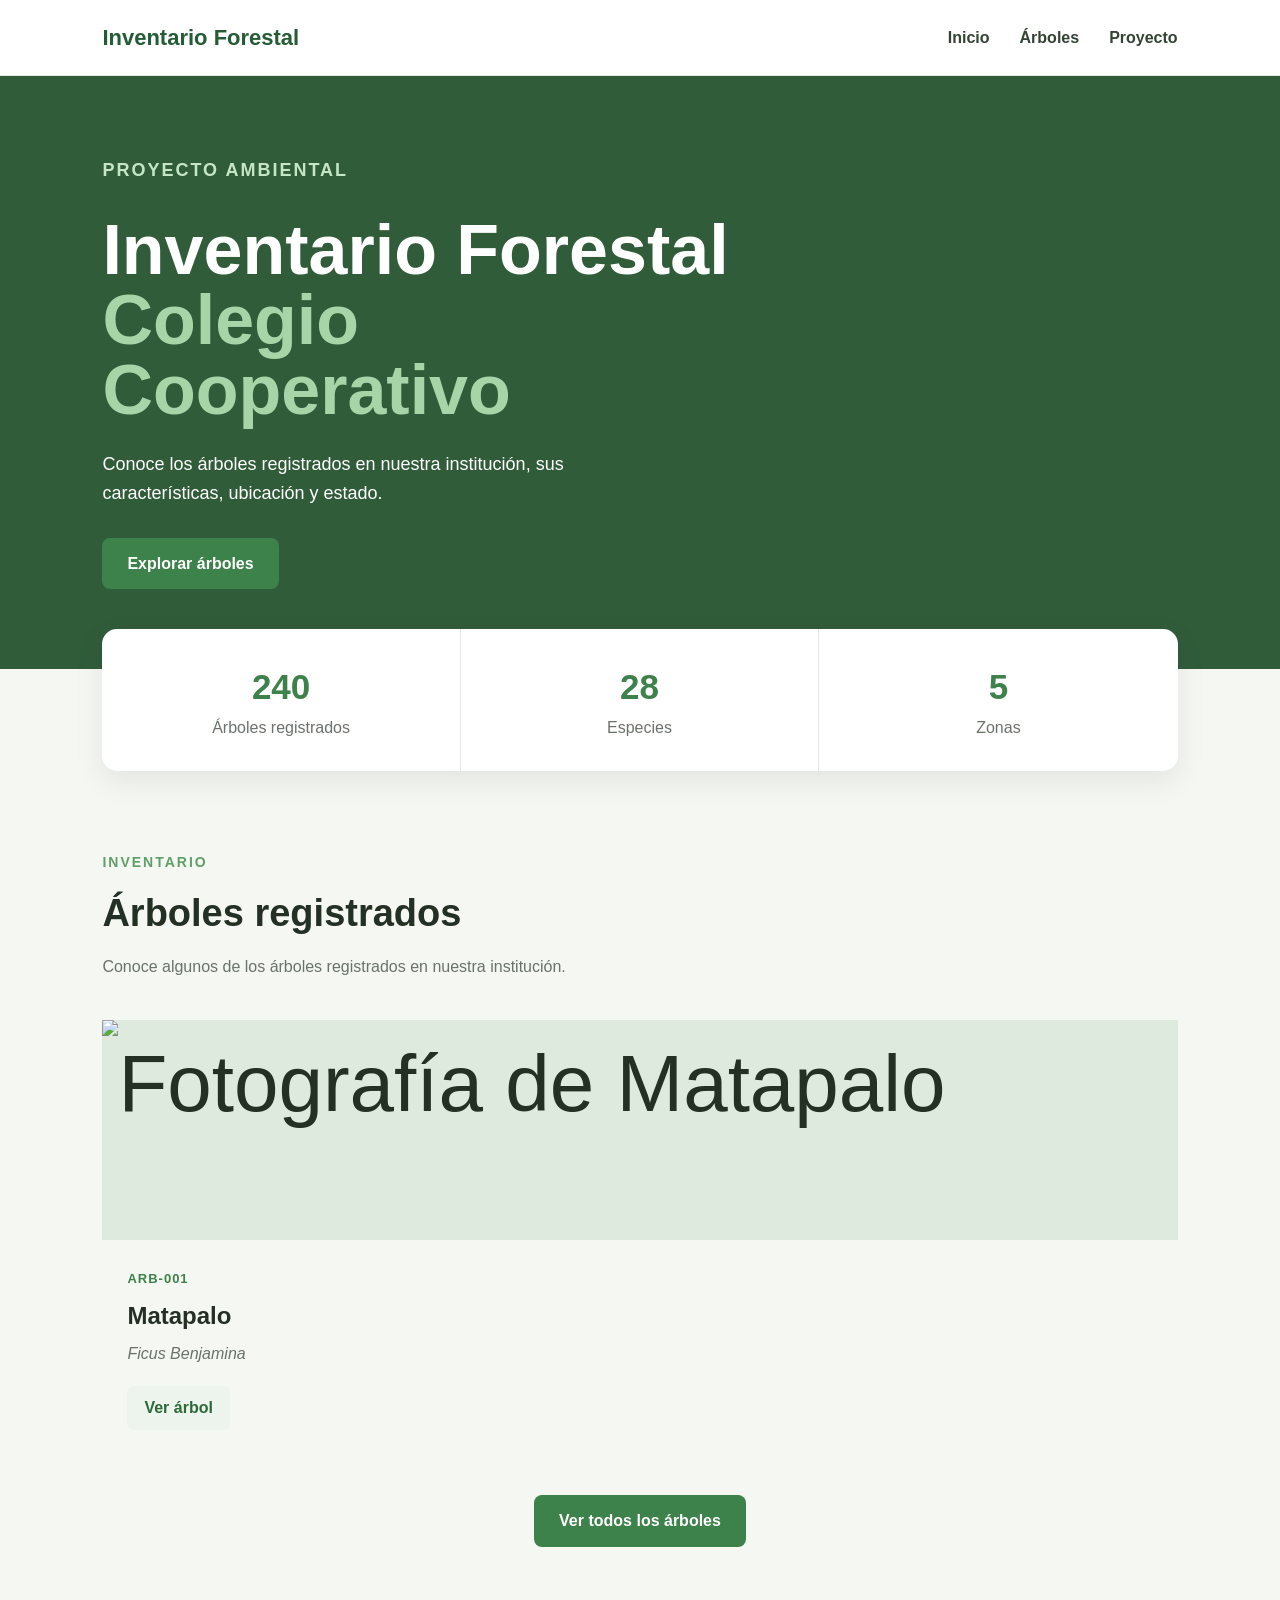
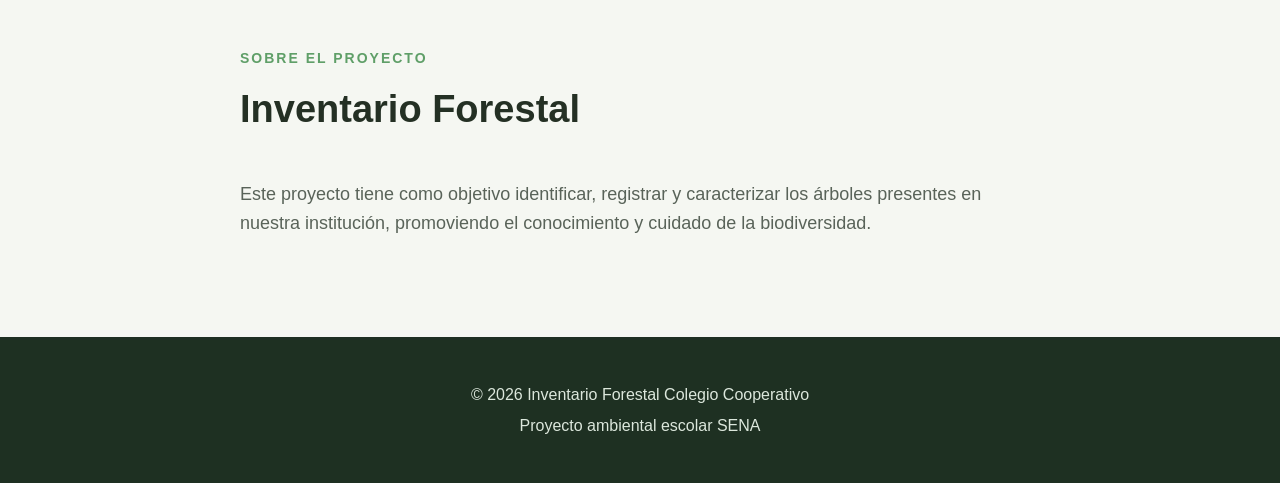
==== index.html @ b7d92570 "Primera version" ====
<!DOCTYPE html>
<html lang="es">

<head>
    <meta charset="UTF-8">
    <meta name="viewport" content="width=device-width, initial-scale=1.0">

    <title>Inventario Forestal</title>

    <link rel="stylesheet" href="style.css">
</head>

<body>

    <!-- ENCABEZADO -->
    <header class="encabezado">

        <div class="logo">
            Inventario Forestal
        </div>

        <nav class="menu">
            <a href="#inicio">Inicio</a>
            <a href="#arboles">Árboles</a>
            <a href="#proyecto">Proyecto</a>
        </nav>

    </header>


    <!-- CONTENIDO PRINCIPAL -->
    <main>

        <!-- INICIO -->
        <section id="inicio" class="hero">

            <div class="hero-texto">

                <p class="etiqueta">
                    PROYECTO AMBIENTAL
                </p>

                <h1>
                    Inventario Forestal<br>
                    <span>Colegio Cooperativo</span>
                </h1>

                <p>
                    Conoce los árboles registrados en nuestra institución,
                    sus características, ubicación y estado.
                </p>

                <a href="#arboles" class="boton">
                    Explorar árboles
                </a>

            </div>

        </section>


        <!-- ESTADÍSTICAS -->
        <section class="estadisticas">

            <div class="estadistica">

                <h2>240</h2>

                <p>
                    Árboles registrados
                </p>

            </div>


            <div class="estadistica">

                <h2>28</h2>

                <p>
                    Especies
                </p>

            </div>


            <div class="estadistica">

                <h2>5</h2>

                <p>
                    Zonas
                </p>

            </div>

        </section>


        <!-- CATÁLOGO DE ÁRBOLES -->
        <section id="arboles" class="seccion">

            <div class="titulo-seccion">

                <p class="etiqueta">
                    INVENTARIO
                </p>

                <h2>
                    Árboles registrados
                </h2>

                <p>
                    Conoce algunos de los árboles registrados
                    en nuestra institución.
                </p>

            </div>


            <!-- TARJETA QUE CAMBIA AUTOMÁTICAMENTE -->
            <div class="catalogo-arbol">

                <div class="foto-arbol">

                    <img
                        id="catalogoImagen"
                        src=""
                        alt="Fotografía del árbol"
                    >

                </div>


                <div class="informacion-arbol">

                    <span
                        class="codigo"
                        id="catalogoCodigo"
                    >
                        ARB-001
                    </span>


                    <h3 id="catalogoNombre">
                        Nombre del árbol
                    </h3>


                    <p id="catalogoCientifico">
                        Nombre científico
                    </p>


                    <a
                        id="catalogoBoton"
                        href="#"
                        class="boton-pequeno"
                    >
                        Ver árbol
                    </a>

                </div>

            </div>


            <!-- ÚNICO BOTÓN PARA VER TODOS -->
            <div style="text-align: center; margin-top: 40px;">

                <a
                    href="arboles.html"
                    class="boton"
                >
                    Ver todos los árboles
                </a>

            </div>

        </section>


        <!-- INFORMACIÓN DEL PROYECTO -->
        <section
            id="proyecto"
            class="seccion proyecto"
        >

            <div class="titulo-seccion">

                <p class="etiqueta">
                    SOBRE EL PROYECTO
                </p>

                <h2>
                    Inventario Forestal
                </h2>

            </div>


            <p>
                Este proyecto tiene como objetivo identificar, registrar
                y caracterizar los árboles presentes en nuestra institución,
                promoviendo el conocimiento y cuidado de la biodiversidad.
            </p>

        </section>

    </main>


    <!-- PIE DE PÁGINA -->
    <footer>

        <p>
            © 2026 Inventario Forestal Colegio Cooperativo
        </p>

        <p>
            Proyecto ambiental escolar SENA
        </p>

    </footer>


    <!-- CARGAR LOS DATOS DE LOS ÁRBOLES -->
    <script src="datos.js"></script>


    <!-- CATÁLOGO AUTOMÁTICO -->
    <script>

        const idsArboles = Object.keys(arboles);

        let posicion = 0;


        function mostrarArbol() {

            const id = idsArboles[posicion];

            const arbol = arboles[id];


            // Imagen del árbol
            document.getElementById("catalogoImagen").src =
                arbol.imagen;


            // Nombre alternativo de la imagen
            document.getElementById("catalogoImagen").alt =
                "Fotografía de " + arbol.nombre;


            // Código
            document.getElementById("catalogoCodigo").textContent =
                arbol.codigo;


            // Nombre común
            document.getElementById("catalogoNombre").textContent =
                arbol.nombre;


            // Nombre científico
            document.getElementById("catalogoCientifico").textContent =
                arbol.cientifico;


            // Botón "Ver árbol"
            document.getElementById("catalogoBoton").href =
                "arbol.html?id=" + id;

        }


        // Mostrar el primer árbol
        mostrarArbol();


        // Cambiar de árbol cada 4 segundos
        setInterval(function () {

            posicion++;

            if (posicion >= idsArboles.length) {

                posicion = 0;

            }

            mostrarArbol();

        }, 4000);

    </script>

</body>

</html>
---- style.css ----
/* CONFIGURACIÓN GENERAL */

* {
    margin: 0;
    padding: 0;
    box-sizing: border-box;
}

html {
    scroll-behavior: smooth;
}

body {
    font-family: Arial, Helvetica, sans-serif;
    background-color: #f5f7f2;
    color: #243024;
    line-height: 1.6;
}
.foto-arbol img {
    width: 100%;
    height: 100%;
    object-fit: cover;
    display: block;
}
/* ENCABEZADO */

.encabezado {
    width: 100%;
    padding: 20px 8%;

    display: flex;
    justify-content: space-between;
    align-items: center;

    background-color: white;
    border-bottom: 1px solid #e2e7df;

    position: sticky;
    top: 0;
    z-index: 100;
}

.logo {
    font-size: 22px;
    font-weight: bold;
    color: #245c35;
}

.menu {
    display: flex;
    gap: 30px;
}

.menu a {
    text-decoration: none;
    color: #344434;
    font-weight: bold;
}

.menu a:hover {
    color: #2d7a42;
}


/* PORTADA */

.hero {
    min-height: 500px;
    padding: 80px 8%;

    display: flex;
    align-items: center;

    background-color: #315c3a;
}

.hero-texto {
    max-width: 650px;
    color: white;
}

.etiqueta {
    color: #5f9f68;
    font-size: 14px;
    font-weight: bold;
    letter-spacing: 2px;
    margin-bottom: 10px;
}

.hero .etiqueta {
    color: #c4e6c5;
}

.hero h1 {
    font-size: 70px;
    line-height: 1;
    margin-bottom: 25px;
}

.hero h1 span {
    color: #a8d5a8;
}

.hero p {
    font-size: 18px;
    max-width: 550px;
    margin-bottom: 30px;
}


/* BOTÓN */

.boton {
    display: inline-block;

    padding: 13px 25px;

    background-color: #3d814b;
    color: white;

    text-decoration: none;

    border-radius: 8px;

    font-weight: bold;
}

.boton:hover {
    background-color: #2f693b;
}


/* ESTADÍSTICAS */

.estadisticas {
    width: 84%;
    max-width: 1100px;

    margin: -40px auto 80px;

    display: grid;
    grid-template-columns: repeat(3, 1fr);

    background-color: white;

    border-radius: 15px;

    box-shadow: 0 10px 30px rgba(0, 0, 0, 0.08);

    overflow: hidden;
}

.estadistica {
    padding: 30px;
    text-align: center;

    border-right: 1px solid #e5e8e3;
}

.estadistica:last-child {
    border-right: none;
}

.estadistica h2 {
    font-size: 35px;
    color: #3d814b;
}

.estadistica p {
    color: #697369;
}


/* SECCIONES */

.seccion {
    width: 84%;
    max-width: 1100px;

    margin: 0 auto 100px;
}

.titulo-seccion {
    margin-bottom: 40px;
}

.titulo-seccion h2 {
    font-size: 38px;
    margin-bottom: 10px;
}

.titulo-seccion > p:last-child {
    color: #697369;
}


/* TARJETAS DE ÁRBOLES */

.arboles-grid {
    display: grid;
    grid-template-columns: repeat(2, 1fr);
    gap: 25px;
}

.tarjeta-arbol {
    background-color: white;

    border-radius: 15px;

    overflow: hidden;

    box-shadow: 0 5px 20px rgba(0, 0, 0, 0.06);
}

.tarjeta-arbol:hover {
    transform: translateY(-5px);
}

.foto-arbol {
    height: 220px;

    display: flex;
    justify-content: center;
    align-items: center;

    background-color: #dfeadf;

    font-size: 80px;
}

.informacion-arbol {
    padding: 25px;
}

.codigo {
    display: inline-block;

    margin-bottom: 8px;

    color: #3d814b;

    font-size: 13px;

    font-weight: bold;

    letter-spacing: 1px;
}

.informacion-arbol h3 {
    font-size: 24px;
    margin-bottom: 5px;
}

.informacion-arbol p {
    color: #697369;
    font-style: italic;
    margin-bottom: 20px;
}

.boton-pequeno {
    display: inline-block;

    padding: 9px 17px;

    background-color: #edf4ed;

    color: #2d6939;

    text-decoration: none;

    border-radius: 7px;

    font-weight: bold;
}

.boton-pequeno:hover {
    background-color: #dcebdc;
}


/* INFORMACIÓN DEL PROYECTO */

.proyecto {
    max-width: 800px;
}

.proyecto > p {
    font-size: 18px;
    color: #596359;
}


/* PIE DE PÁGINA */

footer {
    padding: 40px 8%;

    text-align: center;

    background-color: #1e3022;

    color: #dce7dc;
}

footer p {
    margin: 5px;
}


/* CELULARES */

@media (max-width: 700px) {

    .encabezado {
        padding: 15px 5%;
    }

    .menu {
        gap: 12px;
    }

    .menu a {
        font-size: 14px;
    }

    .hero {
        min-height: 450px;
        padding: 60px 8%;
    }

    .hero h1 {
        font-size: 50px;
    }

    .estadisticas {
        width: 90%;
        grid-template-columns: 1fr;
        margin-top: -30px;
    }

    .estadistica {
        border-right: none;
        border-bottom: 1px solid #e5e8e3;
    }

    .estadistica:last-child {
        border-bottom: none;
    }

    .arboles-grid {
        grid-template-columns: 1fr;
    }

    .seccion {
        width: 90%;
    }

}
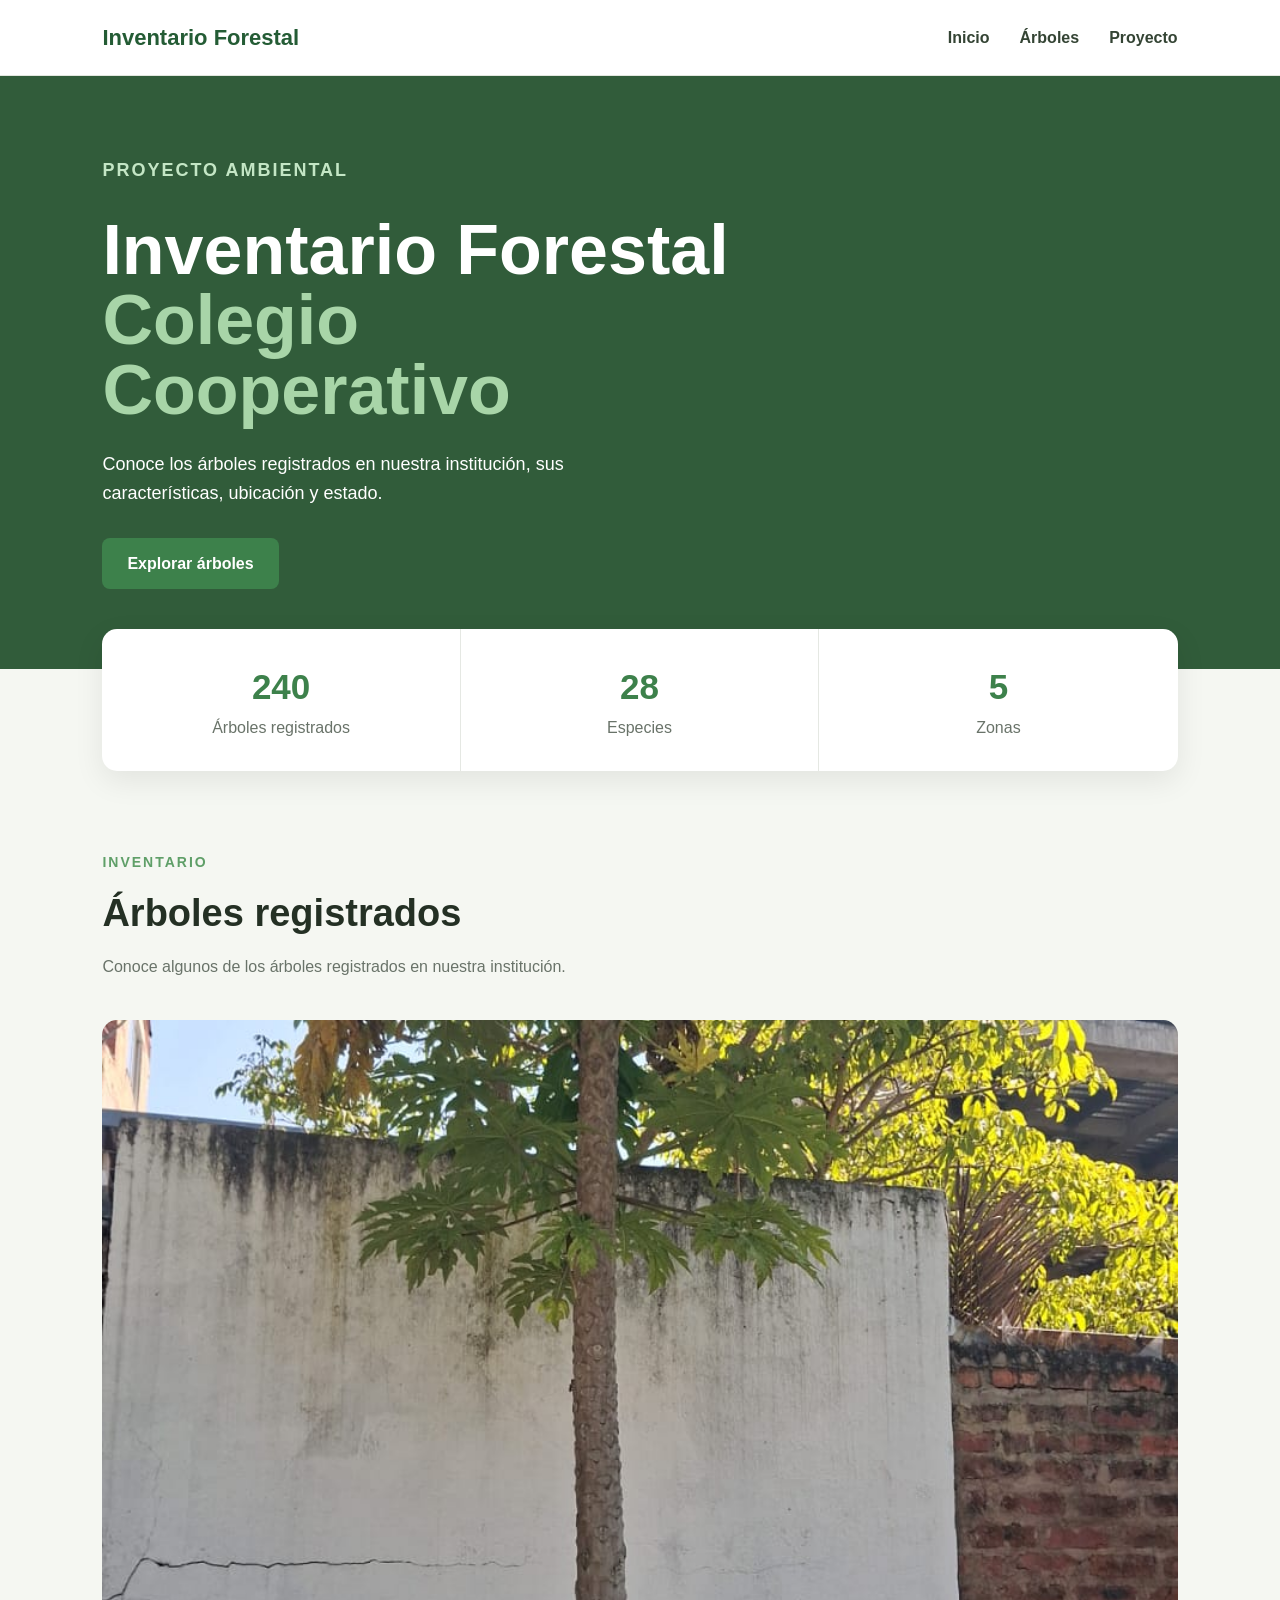
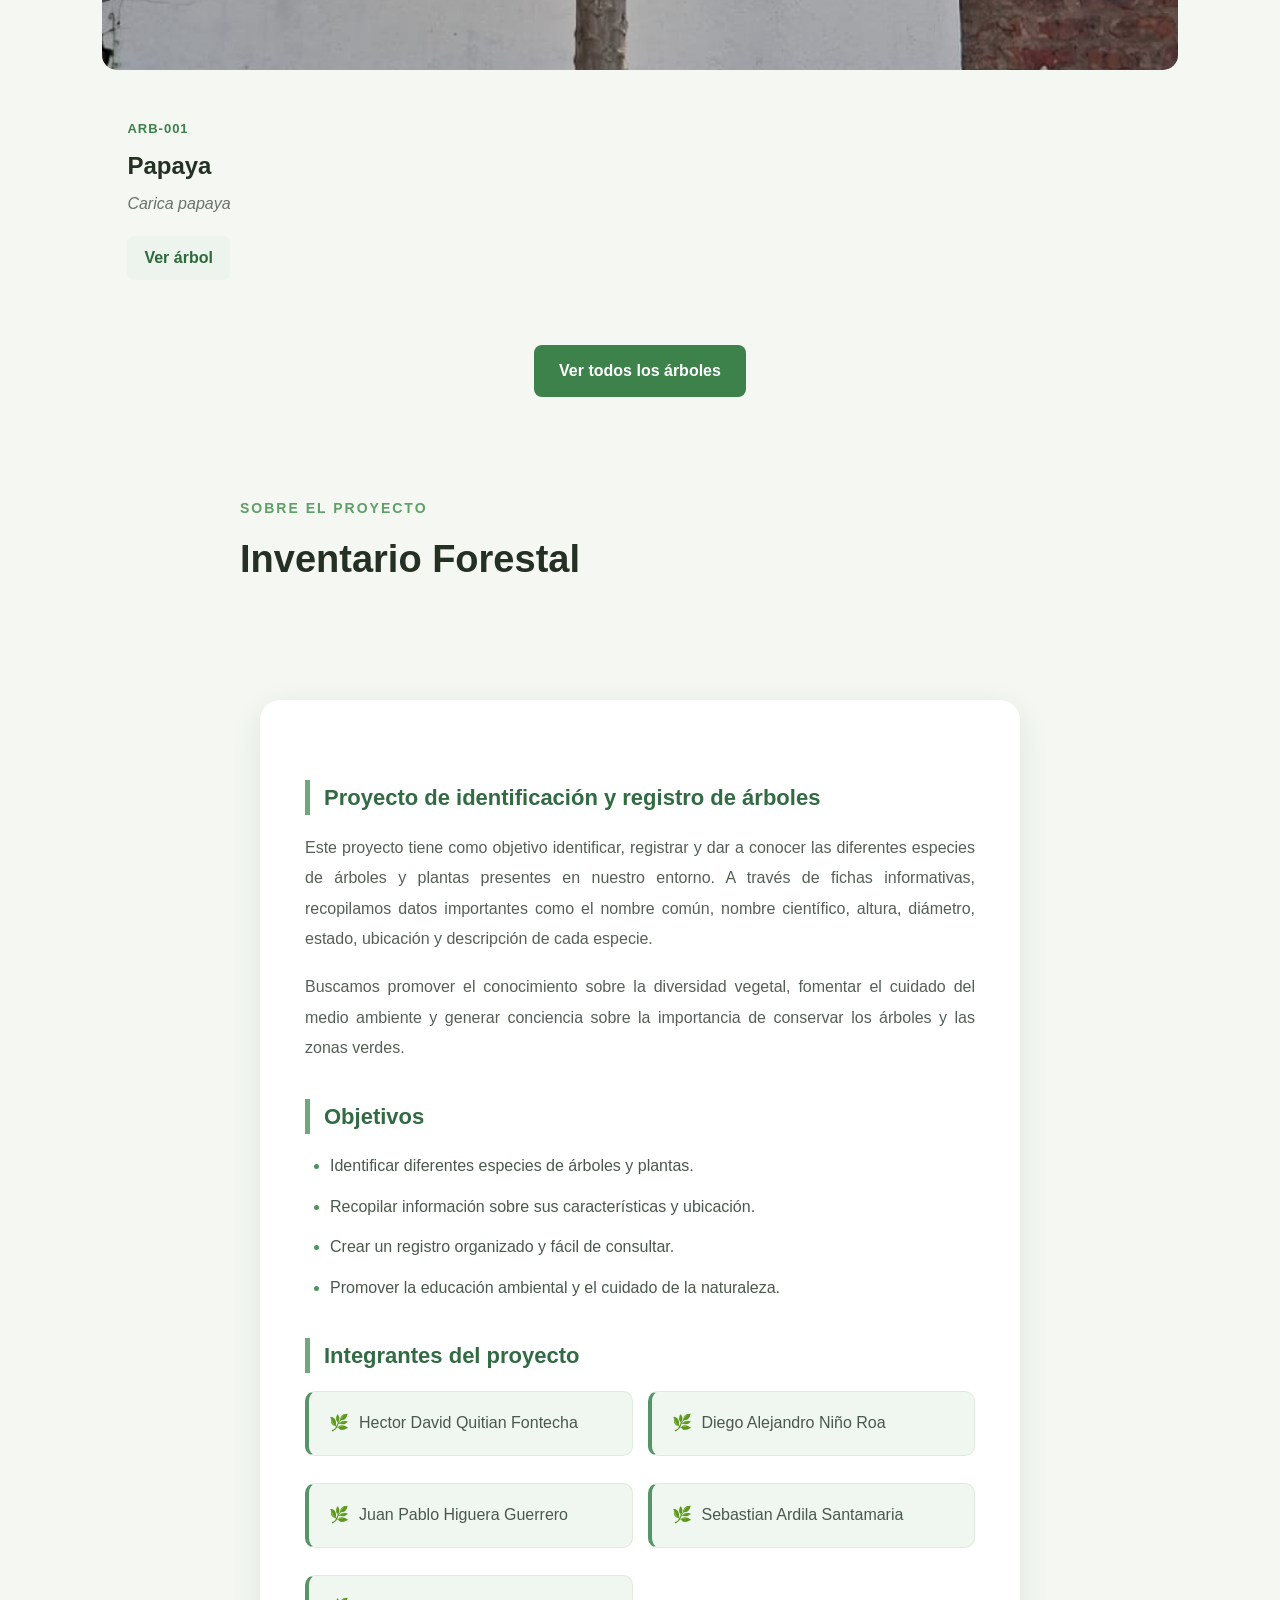
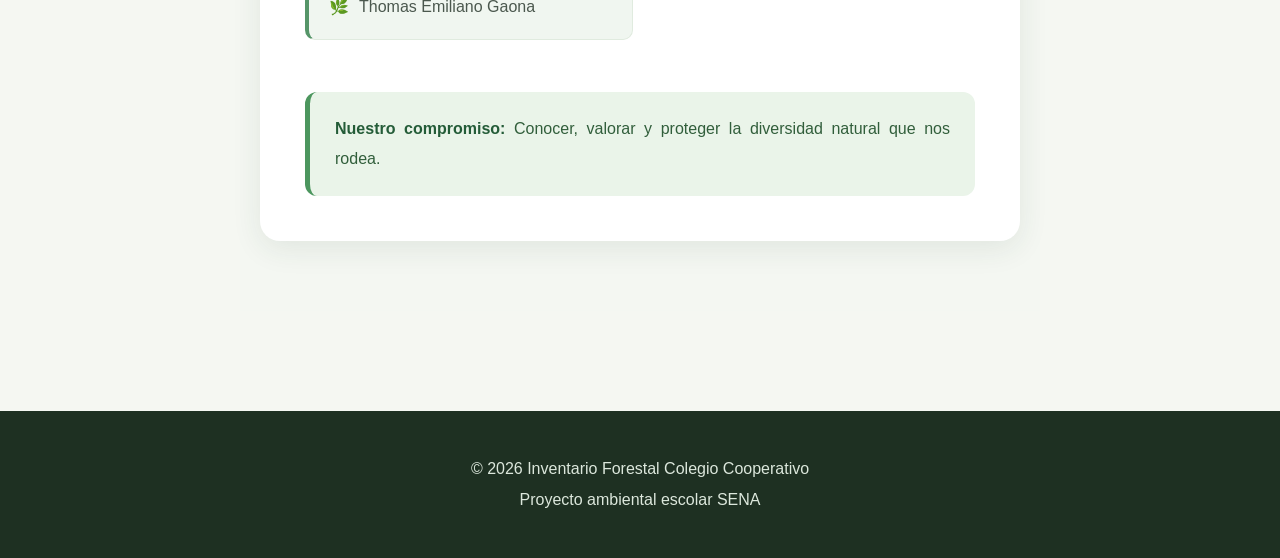
==== commit 64b56fa9: "versionfinalSENA" ====
--- a/index.html
+++ b/index.html
@@ -199,11 +199,54 @@
             </div>
 
 
+           
+<section class="sobre-proyecto">
+    <div class="contenedor-proyecto">
+        <h3>Proyecto de identificación y registro de árboles</h3>
+
+        <p>
+            Este proyecto tiene como objetivo identificar, registrar y dar
+            a conocer las diferentes especies de árboles y plantas presentes
+            en nuestro entorno. A través de fichas informativas, recopilamos
+            datos importantes como el nombre común, nombre científico,
+            altura, diámetro, estado, ubicación y descripción de cada especie.
+        </p>
+
+        <p>
+            Buscamos promover el conocimiento sobre la diversidad vegetal,
+            fomentar el cuidado del medio ambiente y generar conciencia
+            sobre la importancia de conservar los árboles y las zonas verdes.
+        </p>
+
+        <h3>Objetivos</h3>
+
+        <ul>
+            <li>Identificar diferentes especies de árboles y plantas.</li>
+            <li>Recopilar información sobre sus características y ubicación.</li>
+            <li>Crear un registro organizado y fácil de consultar.</li>
+            <li>Promover la educación ambiental y el cuidado de la naturaleza.</li>
+        </ul>
+
+        <h3>Integrantes del proyecto</h3>
+
+        <ul class="lista-integrantes">
+            <li>Hector David Quitian Fontecha</li>
+            <li>Diego Alejandro Niño Roa</li>
+            <li>Juan Pablo Higuera Guerrero</li>
+            <li>Sebastian Ardila Santamaria</li>
+            <li>Thomas Emiliano Gaona</li>
+        </ul>
+
+        <div class="compromiso">
             <p>
-                Este proyecto tiene como objetivo identificar, registrar
-                y caracterizar los árboles presentes en nuestra institución,
-                promoviendo el conocimiento y cuidado de la biodiversidad.
+                <strong>Nuestro compromiso:</strong>
+                Conocer, valorar y proteger la diversidad natural que nos rodea.
             </p>
+        </div>
+
+    </div>
+</section>
+
 
         </section>
 
--- a/style.css
+++ b/style.css
@@ -1,5 +1,188 @@
 
-/* CONFIGURACIÓN GENERAL */
+/* ===== SOBRE EL PROYECTO ===== */
+
+.sobre-proyecto {
+    width: 100%;
+    padding: 70px 20px;
+    background: #f4f7f2;
+    font-family: 'Segoe UI', Arial, sans-serif;
+}
+
+.contenedor-proyecto {
+    max-width: 1000px;
+    margin: auto;
+    padding: 45px;
+    background: #ffffff;
+    border-radius: 20px;
+    box-shadow: 0 8px 30px rgba(30, 70, 40, 0.09);
+}
+
+/* TÍTULO PRINCIPAL */
+
+.contenedor-proyecto h2 {
+    text-align: center;
+    font-size: 34px;
+    color: #245c38;
+    margin-bottom: 35px;
+    font-weight: 700;
+    text-transform: uppercase;
+    letter-spacing: 1px;
+}
+
+.contenedor-proyecto h2::after {
+    content: "";
+    display: block;
+    width: 75px;
+    height: 4px;
+    background: #70a77b;
+    margin: 15px auto 0;
+    border-radius: 10px;
+}
+
+/* SUBTÍTULOS */
+
+.contenedor-proyecto h3 {
+    color: #326b43;
+    font-size: 22px;
+    margin-top: 35px;
+    margin-bottom: 18px;
+    padding-left: 14px;
+    border-left: 5px solid #70a77b;
+}
+
+/* PÁRRAFOS */
+
+.contenedor-proyecto p {
+    color: #555f57;
+    font-size: 16px;
+    line-height: 1.9;
+    text-align: justify;
+    margin-bottom: 18px;
+}
+
+/* OBJETIVOS */
+
+.contenedor-proyecto ul {
+    padding-left: 25px;
+    margin: 15px 0;
+}
+
+.contenedor-proyecto ul li {
+    color: #4b584e;
+    font-size: 16px;
+    line-height: 1.8;
+    margin-bottom: 12px;
+}
+
+.contenedor-proyecto ul li::marker {
+    color: #4c965e;
+}
+
+/* INTEGRANTES */
+
+.contenedor-proyecto .lista-integrantes {
+    list-style: none;
+    padding: 0;
+    display: grid;
+    grid-template-columns: repeat(2, 1fr);
+    gap: 15px;
+}
+
+.lista-integrantes li {
+    background: #f0f6f0;
+    padding: 17px 20px;
+    border-radius: 10px;
+    border: 1px solid #e0ebdf;
+    border-left: 4px solid #559568;
+    color: #315c3b;
+    font-weight: 500;
+    transition: all 0.3s ease;
+}
+
+.lista-integrantes li::before {
+    content: "🌿";
+    margin-right: 10px;
+}
+
+.lista-integrantes li:hover {
+    background: #e3f0e4;
+    transform: translateY(-3px);
+    box-shadow: 0 5px 12px rgba(40, 90, 50, 0.08);
+}
+
+/* COMPROMISO */
+
+.compromiso {
+    margin-top: 40px;
+    padding: 22px 25px;
+    background: #eaf4e9;
+    border-radius: 12px;
+    border-left: 5px solid #4c965e;
+}
+
+.compromiso p {
+    margin: 0;
+    color: #315e3b;
+    font-size: 16px;
+}
+
+.compromiso strong {
+    color: #245c38;
+}
+
+/* RESPONSIVE */
+
+@media (max-width: 650px) {
+
+    .sobre-proyecto {
+        padding: 35px 12px;
+    }
+
+    .contenedor-proyecto {
+        padding: 25px 18px;
+    }
+
+    .contenedor-proyecto h2 {
+        font-size: 26px;
+    }
+
+    .contenedor-proyecto h3 {
+        font-size: 19px;
+    }
+
+    .contenedor-proyecto p {
+        font-size: 15px;
+    }
+
+    .contenedor-proyecto .lista-integrantes {
+        grid-template-columns: 1fr;
+    }
+}
+
+
+
+
+
+
+.foto-arbol {
+    width: 100%;
+    height: auto;
+    display: flex;
+    justify-content: center;
+    align-items: center;
+    overflow: visible;
+    margin: 20px auto;
+}
+
+.foto-arbol img {
+    width: auto;
+    height: auto;
+    max-width: 100%;
+    max-height: 650px;
+    object-fit: contain;
+    display: block;
+    border-radius: 15px;
+}
 
 * {
     margin: 0;
@@ -217,17 +400,6 @@
     transform: translateY(-5px);
 }
 
-.foto-arbol {
-    height: 220px;
-
-    display: flex;
-    justify-content: center;
-    align-items: center;
-
-    background-color: #dfeadf;
-
-    font-size: 80px;
-}
 
 .informacion-arbol {
     padding: 25px;
